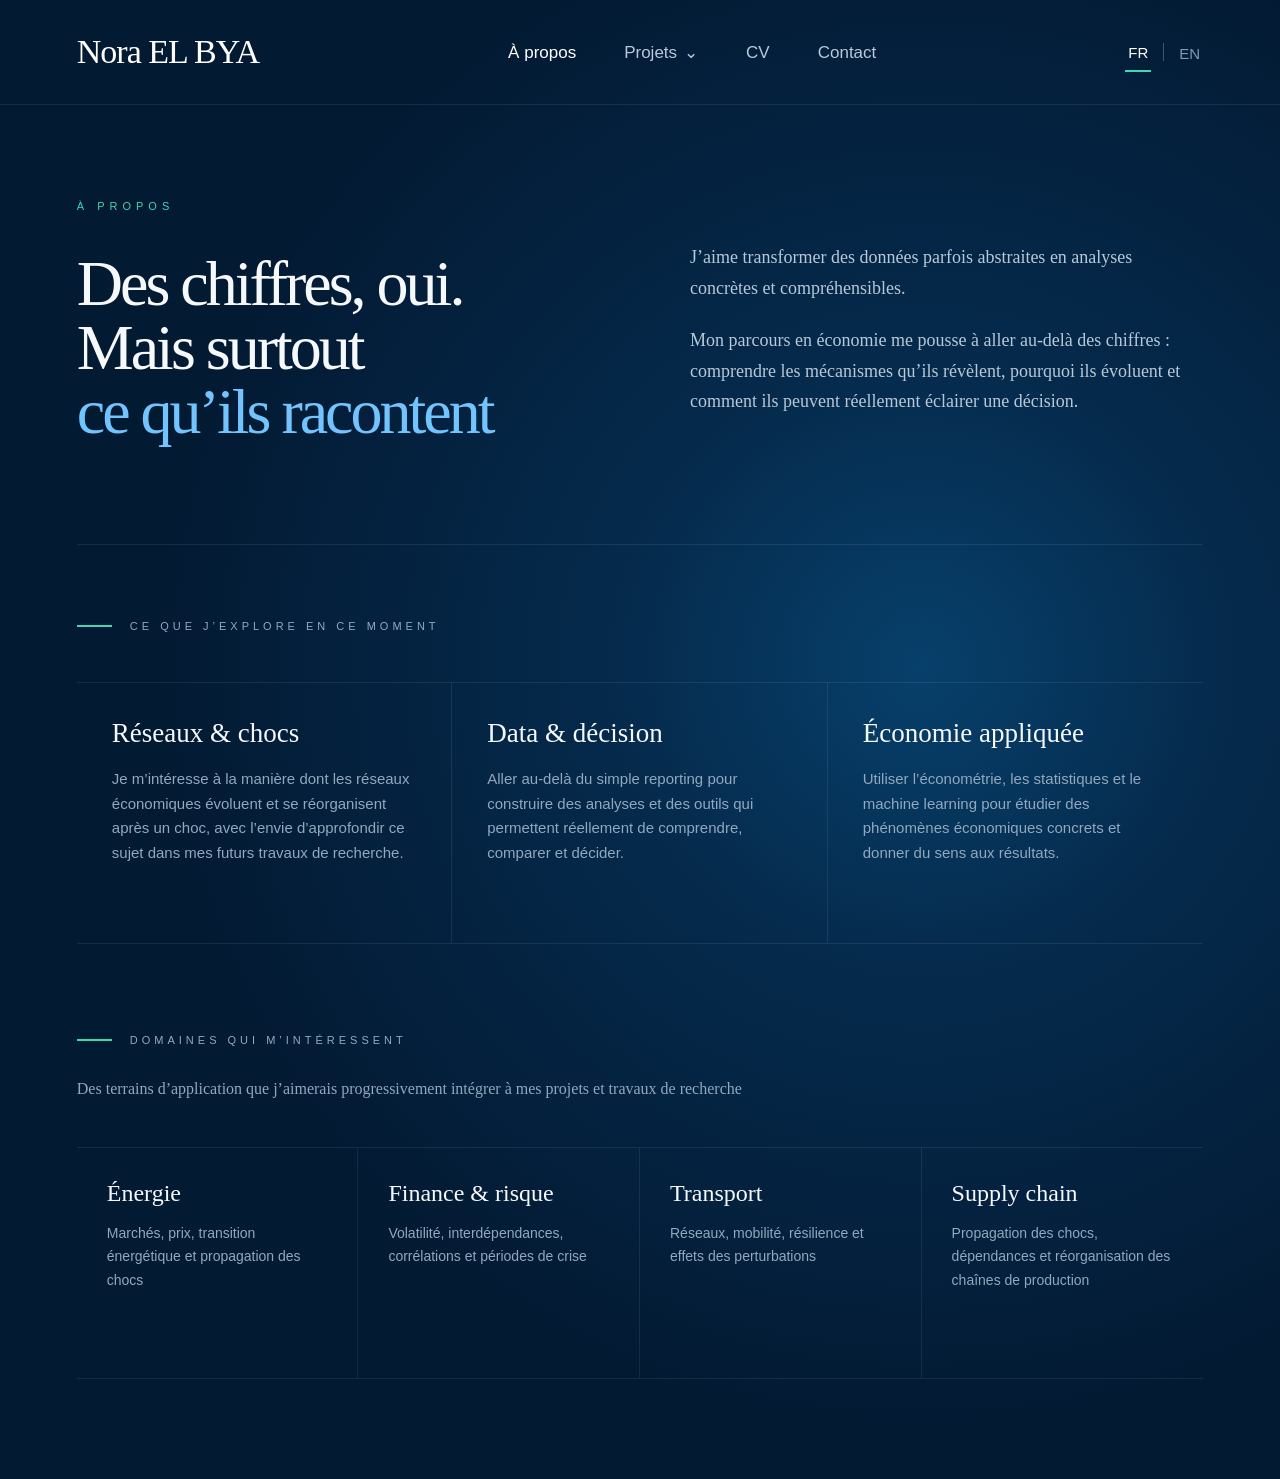
==== about.html @ e4e113f5 "Add files via upload" ====
<!DOCTYPE html>
<html lang="fr">

<head>
    <meta charset="UTF-8">
    <meta name="viewport" content="width=device-width, initial-scale=1.0">

    <title>À propos | Nora EL BYA</title>

    <link rel="stylesheet" href="style.css">
</head>


<body>

    <!-- ================= HEADER ================= -->

    <header class="main-header">

        <a href="index.html" class="logo">
            Nora EL BYA
        </a>


        <nav class="main-nav">

            <a href="about.html" class="nav-active">
                À propos
            </a>


            <div class="projects-menu">

                <button
                    id="projects-button"
                    class="projects-button"
                >
                    Projets
                    <span class="arrow">⌄</span>
                </button>


                <div
                    id="mega-menu"
                    class="mega-menu"
                >

                    <div class="menu-column">

                        <p class="menu-title">
                            Analyse & modélisation
                        </p>

                        <a href="econometrics.html">
                            Économétrie
                        </a>

                        <a href="time-series.html">
                            Séries temporelles
                        </a>

                        <a href="machine-learning.html">
                            Machine Learning
                        </a>

                    </div>


                    <div class="menu-column">

                        <p class="menu-title">
                            Applications & recherche
                        </p>

                        <a href="data-products.html">
                            Data Products
                        </a>

                        <a href="research.html">
                            Recherche & réseaux
                        </a>

                    </div>

                </div>

            </div>


            <a href="cv.html">
                CV
            </a>

            <a href="contact.html">
                Contact
            </a>

        </nav>


        <div class="language-switch">

            <button
                class="language active"
                id="fr-button"
            >
                FR
            </button>

            <span></span>

            <button
                class="language"
                id="en-button"
            >
                EN
            </button>

        </div>

    </header>



    <!-- ================= ABOUT ================= -->

    <main class="about-page">


        <!-- ================= INTRO ================= -->

        <section class="about-intro">

            <p class="page-label">
                À PROPOS
            </p>


            <h1>
                Des chiffres, oui.<br>
                Mais surtout<br>
                <em>ce qu’ils racontent</em>
            </h1>


            <div class="about-text">

                <p>
                    J’aime transformer des données parfois abstraites
                    en analyses concrètes et compréhensibles.
                </p>


                <p>
                    Mon parcours en économie me pousse à aller au-delà
                    des chiffres : comprendre les mécanismes qu’ils révèlent,
                    pourquoi ils évoluent et comment ils peuvent réellement
                    éclairer une décision.
                </p>

            </div>

        </section>



        <!-- ================= CE QUE J'EXPLORE ================= -->

        <section class="about-explore">

            <div class="explore-heading">

                <span></span>

                <p>
                    CE QUE J’EXPLORE EN CE MOMENT
                </p>

            </div>


            <div class="explore-grid">


                <!-- 01 -->

                <article class="explore-item">

                    <p class="explore-number">
                        01
                    </p>

                    <h2>
                        Réseaux & chocs
                    </h2>

                    <p>
                        Je m’intéresse à la manière dont les réseaux
                        économiques évoluent et se réorganisent après
                        un choc, avec l’envie d’approfondir ce sujet
                        dans mes futurs travaux de recherche.
                    </p>

                </article>



                <!-- 02 -->

                <article class="explore-item">

                    <p class="explore-number">
                        02
                    </p>

                    <h2>
                        Data & décision
                    </h2>

                    <p>
                        Aller au-delà du simple reporting pour construire
                        des analyses et des outils qui permettent réellement
                        de comprendre, comparer et décider.
                    </p>

                </article>



                <!-- 03 -->

                <article class="explore-item">

                    <p class="explore-number">
                        03
                    </p>

                    <h2>
                        Économie appliquée
                    </h2>

                    <p>
                        Utiliser l’économétrie, les statistiques et le
                        machine learning pour étudier des phénomènes
                        économiques concrets et donner du sens aux résultats.
                    </p>

                </article>


            </div>

        </section>



        <!-- ================= DOMAINES D'INTÉRÊT ================= -->

        <section class="interest-section">

            <div class="explore-heading">

                <span></span>

                <p>
                    DOMAINES QUI M’INTÉRESSENT
                </p>

            </div>


            <p class="interest-intro">
                Des terrains d’application que j’aimerais progressivement
                intégrer à mes projets et travaux de recherche
            </p>


            <div class="interest-grid">


                <!-- ÉNERGIE -->

                <article class="interest-item">

                    <span class="interest-index">
                        01
                    </span>

                    <h2>
                        Énergie
                    </h2>

                    <p>
                        Marchés, prix, transition énergétique
                        et propagation des chocs
                    </p>

                </article>



                <!-- FINANCE -->

                <article class="interest-item">

                    <span class="interest-index">
                        02
                    </span>

                    <h2>
                        Finance & risque
                    </h2>

                    <p>
                        Volatilité, interdépendances,
                        corrélations et périodes de crise
                    </p>

                </article>



                <!-- TRANSPORT -->

                <article class="interest-item">

                    <span class="interest-index">
                        03
                    </span>

                    <h2>
                        Transport
                    </h2>

                    <p>
                        Réseaux, mobilité, résilience
                        et effets des perturbations
                    </p>

                </article>



                <!-- SUPPLY CHAIN -->

                <article class="interest-item">

                    <span class="interest-index">
                        04
                    </span>

                    <h2>
                        Supply chain
                    </h2>

                    <p>
                        Propagation des chocs, dépendances
                        et réorganisation des chaînes de production
                    </p>

                </article>


            </div>

        </section>


    </main>


    <script src="script.js"></script>

</body>

</html>
---- style.css ----
:root {
    --navy: #031a33;
    --navy-light: #052541;
    --blue: #0a3f6d;
    --white: #f6f9fc;
    --muted: #9eb2c8;
    --cyan: #72c4ff;
    --green: #42d6b2;
}

* {
    box-sizing: border-box;
}

html {
    margin: 0;
}

body {
    margin: 0;
    min-height: 100vh;
    overflow-x: hidden;
    background: radial-gradient(
        circle at 72% 45%,
        #07406b 0%,
        #052a4c 25%,
        #031a33 62%
    );
    color: var(--white);
    font-family:
        -apple-system,
        BlinkMacSystemFont,
        "Segoe UI",
        sans-serif;
}


/* =========================
   HEADER
========================= */

.main-header {
    height: 105px;
    display: flex;
    align-items: center;
    justify-content: space-between;
    padding: 0 6%;
    border-bottom:
        1px solid rgba(255, 255, 255, 0.08);
    position: relative;
    z-index: 50;
}

.logo {
    color: white;
    text-decoration: none;
    font-family:
        Georgia,
        "Times New Roman",
        serif;
    font-size: 34px;
    letter-spacing: -1px;
}

.main-nav {
    display: flex;
    align-items: center;
    gap: 48px;
}

.main-nav > a,
.projects-button {
    font-family: inherit;
    font-size: 17px;
    font-weight: 500;
    color: #b9c9dc;
    background: none;
    border: none;
    text-decoration: none;
    cursor: pointer;
    line-height: 1;
    padding: 12px 0;
    transition: 0.2s;
}

.main-nav > a:hover,
.projects-button:hover {
    color: white;
}


/* =========================
   MENU PROJETS
========================= */

.projects-menu {
    position: relative;
}

.projects-button {
    display: flex;
    align-items: center;
    gap: 7px;
}

.arrow {
    transition: transform 0.2s;
}

.projects-button.open .arrow {
    transform: rotate(180deg);
}

.mega-menu {
    position: absolute;
    top: 55px;
    left: 50%;

    transform:
        translateX(-50%)
        translateY(-10px);

    width: 650px;

    display: grid;
    grid-template-columns: 1fr 1fr;

    gap: 60px;

    padding: 40px;

    background: rgba(5, 37, 67, 0.98);

    border:
        1px solid rgba(255, 255, 255, 0.1);

    border-radius: 0 0 18px 18px;

    box-shadow:
        0 35px 80px rgba(0, 0, 0, 0.35);

    opacity: 0;
    visibility: hidden;

    transition: 0.25s;

    z-index: 100;
}

.mega-menu.open {
    opacity: 1;
    visibility: visible;

    transform:
        translateX(-50%)
        translateY(0);
}

.menu-column {
    display: flex;
    flex-direction: column;
    gap: 18px;
}

.menu-title {
    margin: 0 0 8px;
    font-size: 12px;
    color: #718aa5;
    text-transform: uppercase;
    letter-spacing: 1.5px;
}

.menu-column a {
    color: white;
    text-decoration: none;
    font-size: 18px;
    transition: 0.2s;
}

.menu-column a:hover {
    color: var(--green);
}


/* =========================
   LANGUES
========================= */

.language-switch {
    display: flex;
    align-items: center;
    gap: 12px;
}

.language {
    color: #8299b1;
    background: none;
    border: none;
    cursor: pointer;
    font-size: 15px;
    font-weight: 500;
    padding: 12px 3px 10px;
    line-height: 1;
}

.language.active {
    color: white;
    border-bottom:
        2px solid var(--green);
}

.language-switch > span {
    width: 1px;
    height: 18px;
    background:
        rgba(255, 255, 255, 0.25);
}


/* =========================
   HERO
========================= */

.hero {
    height: 445px;
    min-height: 445px;
    position: relative;
    display: grid;
    grid-template-columns:
        48% 52%;
    align-items: center;
    padding:
        10px 6% 5px;
    overflow: visible;
}

.hero-content {
    position: relative;
    z-index: 10;
}

.eyebrow {
    display: flex;
    align-items: center;
    gap: 18px;
    margin-bottom: 18px;
    color: #90aac4;
    font-size: 11px;
    letter-spacing: 5px;
}

.eyebrow > span {
    width: 35px;
    height: 2px;
    flex-shrink: 0;
    background: var(--green);
}

.hero h1 {
    margin: 0;
    max-width: 700px;
    font-family:
        Georgia,
        "Times New Roman",
        serif;
    font-size:
        clamp(50px, 4.3vw, 68px);
    line-height: 0.97;
    font-weight: 400;
    letter-spacing: -3px;
}

.hero h1 em {
    color: var(--cyan);
    font-style: normal;
}

.hero-description {
    max-width: 590px;
    margin:
        22px 0 0;
    color: #b7c8d9;
    font-family:
        Georgia,
        "Times New Roman",
        serif;
    font-size: 15px;
    line-height: 1.55;
}


/* =========================
   BOUTONS
========================= */

.hero-actions {
    display: flex;
    gap: 18px;
    margin-top: 24px;
}

.primary-button,
.secondary-button {
    padding:
        16px 30px;
    border-radius: 100px;
    text-decoration: none;
    font-size: 15px;
    transition: 0.25s;
}

.primary-button {
    display: flex;
    align-items: center;
    gap: 30px;

    background:
        linear-gradient(
            90deg,
            #36cdb1,
            #4ce0b6
        );

    color: #031a33;
    font-weight: 600;
}

.secondary-button {
    border:
        1px solid rgba(78, 190, 218, 0.6);

    color: #d8e8f4;
}

.primary-button:hover,
.secondary-button:hover {
    transform: translateY(-3px);
}


/* =========================
   PLANÈTE
========================= */

.visual-area {
    position: relative;
    height: 445px;
    overflow: visible;

    clip-path:
        inset(
            -180px
            -220px
            0
            -100px
        );
}

.planet-wrapper {
    position: absolute;

    width: 650px;
    height: 650px;

    right: -100px;
    top: -115px;

    z-index: 1;

    pointer-events: none;
}

.planet-wrapper::before {
    content: "";

    position: absolute;

    width: 720px;
    height: 720px;

    left: 50%;
    top: 50%;

    transform:
        translate(-50%, -50%);

    border-radius: 50%;

    background:
        radial-gradient(
            circle,
            rgba(52, 149, 220, 0.16) 0%,
            rgba(10, 52, 90, 0.10) 42%,
            rgba(3, 26, 51, 0) 72%
        );

    filter: blur(18px);

    z-index: 0;
}

.hero-planet {
    position: relative;

    display: block;

    width: 100%;
    height: 100%;

    object-fit: contain;

    z-index: 1;

    filter:
        drop-shadow(
            0 0 22px
            rgba(83, 181, 245, 0.16)
        );
}


/* =========================
   PANEL ACCUEIL
========================= */

.home-panel {
    position: relative;

    z-index: 20;

    display: grid;

    grid-template-columns:
        0.85fr 2.15fr;

    background: #052541;

    border-top:
        1px solid rgba(255, 255, 255, 0.08);

    padding:
        24px 6% 25px;
}

.panel-intro {
    padding-right: 60px;
}

.panel-label {
    display: flex;
    align-items: center;
    gap: 15px;
    margin-bottom: 22px;
    color: #90aac4;
    font-size: 10px;
    letter-spacing: 4px;
}

.panel-label > span {
    width: 32px;
    height: 2px;
    flex-shrink: 0;
    background: var(--green);
}

.panel-intro > p {
    max-width: 310px;
    margin: 0;
    color: #a9bdd0;
    font-family:
        Georgia,
        "Times New Roman",
        serif;
    font-size: 14px;
    line-height: 1.6;
}

.panel-links {
    display: grid;

    grid-template-columns:
        repeat(4, 1fr);
}

.panel-links a {
    position: relative;

    min-height: 82px;

    padding:
        12px 28px 15px;

    border-left:
        1px solid rgba(255, 255, 255, 0.09);

    color: white;

    text-decoration: none;

    transition: 0.25s;
}

.panel-links a > span {
    display: block;
    margin-bottom: 15px;
    color: var(--cyan);
    font-size: 10px;
    letter-spacing: 2px;
}

.panel-links a strong {
    display: block;

    max-width: 170px;

    font-family:
        Georgia,
        "Times New Roman",
        serif;

    font-size: 18px;
    font-weight: 400;

    line-height: 1.3;
}

.panel-links a b {
    position: absolute;

    right: 25px;
    bottom: 15px;

    color: var(--green);

    font-size: 18px;
    font-weight: 400;

    opacity: 0;

    transform:
        translateX(-8px);

    transition: 0.25s;
}

.panel-links a:hover {
    background:
        rgba(255, 255, 255, 0.025);
}

.panel-links a:hover b {
    opacity: 1;

    transform:
        translateX(0);
}


/* =========================
   PAGE À PROPOS
========================= */

.about-page {
    padding:
        95px 6% 100px;
}

.about-intro {
    display: grid;

    grid-template-columns:
        1fr 1fr;

    column-gap: 100px;

    align-items: end;

    padding-bottom: 100px;

    border-bottom:
        1px solid rgba(255, 255, 255, 0.08);
}

.page-label {
    grid-column:
        1 / -1;

    margin:
        0 0 30px;

    color: var(--green);

    font-size: 11px;

    letter-spacing: 5px;
}

.about-intro h1 {
    margin: 0;

    max-width: 720px;

    font-family:
        Georgia,
        "Times New Roman",
        serif;

    font-size:
        clamp(55px, 5vw, 82px);

    line-height: 1;

    font-weight: 400;

    letter-spacing: -3px;
}

.about-intro h1 em {
    display: inline-block;

    color: var(--cyan);

    font-style: normal;
}

.about-text {
    max-width: 570px;

    padding-bottom: 5px;
}

.about-text p {
    margin:
        0 0 22px;

    color: #b7c8d9;

    font-family:
        Georgia,
        "Times New Roman",
        serif;

    font-size: 18px;

    line-height: 1.7;
}


/* =========================
   CE QUE J'EXPLORE
========================= */

.about-explore {
    padding-top: 75px;
}

.explore-heading {
    display: flex;
    align-items: center;
    gap: 18px;
    margin-bottom: 50px;
}

.explore-heading span {
    width: 35px;
    height: 2px;
    background: var(--green);
}

.explore-heading p {
    margin: 0;
    color: #90aac4;
    font-size: 11px;
    letter-spacing: 4px;
}

.explore-grid {
    display: grid;
    grid-template-columns:
        repeat(3, 1fr);

    border-top:
        1px solid rgba(255, 255, 255, 0.08);

    border-bottom:
        1px solid rgba(255, 255, 255, 0.08);
}

.explore-item {
    min-height: 260px;

    padding:
        35px 35px 40px;

    border-right:
        1px solid rgba(255, 255, 255, 0.08);
}

.explore-item:last-child {
    border-right: none;
}

.explore-number {
    margin:
        0 0 55px;

    color: var(--green);

    font-size: 12px;
}

.explore-item h2 {
    margin:
        0 0 18px;

    font-family:
        Georgia,
        "Times New Roman",
        serif;

    font-size: 27px;

    font-weight: 400;
}

.explore-item > p:last-child {
    max-width: 350px;

    margin: 0;

    color: #91a8bf;

    font-size: 15px;

    line-height: 1.65;
}

.nav-active {
    color: white !important;
}


/* =========================
   RESPONSIVE GLOBAL
========================= */

@media (max-width: 1100px) {

    .main-nav {
        gap: 28px;
    }

    .hero {
        grid-template-columns:
            52% 48%;
    }

    .planet-wrapper {
        width: 570px;
        height: 570px;

        right: -120px;
        top: -85px;
    }

}

@media (max-width: 900px) {

    .main-nav {
        display: none;
    }

    .hero {
        height: auto;
        min-height: auto;

        grid-template-columns: 1fr;

        padding:
            60px 6% 30px;
    }

    .hero h1 {
        font-size:
            clamp(48px, 11vw, 68px);
    }

    .visual-area {
        height: 440px;

        clip-path: none;

        overflow: hidden;
    }

    .planet-wrapper {
        position: absolute;

        width: 650px;
        height: 650px;

        right: -100px;
        top: -45px;

        z-index: 1;

        pointer-events: none;
    }

    .home-panel {
        grid-template-columns: 1fr;

        gap: 40px;
    }

    .panel-links {
        grid-template-columns:
            repeat(2, 1fr);
    }

    .panel-links a {
        border-top:
            1px solid rgba(255, 255, 255, 0.09);
    }

    .about-intro {
        grid-template-columns: 1fr;

        gap: 45px;
    }

    .explore-grid {
        grid-template-columns: 1fr;
    }

    .explore-item {
        border-right: none;

        border-bottom:
            1px solid rgba(255, 255, 255, 0.08);
    }

    .explore-item:last-child {
        border-bottom: none;
    }

}


/* =========================
   DOMAINES D'INTÉRÊT
========================= */

.interest-section {
    padding-top: 90px;
}

.interest-intro {
    max-width: 900px;

    margin:
        -20px 0 45px;

    color: #91a8bf;

    font-family:
        Georgia,
        "Times New Roman",
        serif;

    font-size: 16px;

    line-height: 1.65;
}

.interest-grid {
    display: grid;

    grid-template-columns:
        repeat(4, 1fr);

    border-top:
        1px solid rgba(255, 255, 255, 0.08);

    border-bottom:
        1px solid rgba(255, 255, 255, 0.08);
}

.interest-item {
    position: relative;

    min-height: 230px;

    padding:
        32px 30px 38px;

    border-right:
        1px solid rgba(255, 255, 255, 0.08);

    transition:
        background 0.25s,
        transform 0.25s;
}

.interest-item:last-child {
    border-right: none;
}

.interest-item:hover {
    background:
        rgba(255, 255, 255, 0.025);
}

.interest-index {
    display: block;

    margin-bottom: 48px;

    color: var(--green);

    font-size: 11px;
}

.interest-item h2 {
    margin:
        0 0 15px;

    color: var(--white);

    font-family:
        Georgia,
        "Times New Roman",
        serif;

    font-size: 24px;

    font-weight: 400;
}

.interest-item p {
    max-width: 260px;

    margin: 0;

    color: #91a8bf;

    font-size: 14px;

    line-height: 1.65;
}


/* =========================
   PAGE PROJETS
========================= */

.projects-page {
    padding:
        85px 6% 110px;
}

.projects-intro {
    display: grid;

    grid-template-columns:
        1.15fr 0.85fr;

    align-items: end;

    column-gap: 100px;

    padding-bottom: 80px;
}

.projects-intro .page-label {
    grid-column:
        1 / -1;
}

.projects-intro h1 {
    margin: 0;

    font-family:
        Georgia,
        "Times New Roman",
        serif;

    font-size:
        clamp(55px, 5vw, 82px);

    line-height: 0.98;

    font-weight: 400;

    letter-spacing: -3px;
}

.projects-intro h1 em {
    color: var(--cyan);

    font-style: normal;
}

.projects-intro-text {
    max-width: 560px;

    margin: 0;

    padding-bottom: 5px;

    color: #a9bdd0;

    font-family:
        Georgia,
        "Times New Roman",
        serif;

    font-size: 17px;

    line-height: 1.7;
}


/* =========================
   CATÉGORIES PROJETS
========================= */

.projects-categories {
    display: grid;

    grid-template-columns:
        repeat(2, 1fr);

    border-top:
        1px solid rgba(255, 255, 255, 0.09);

    border-left:
        1px solid rgba(255, 255, 255, 0.09);
}

.project-category {
    min-height: 420px;

    padding:
        35px 40px;

    border-right:
        1px solid rgba(255, 255, 255, 0.09);

    border-bottom:
        1px solid rgba(255, 255, 255, 0.09);

    color: white;

    text-decoration: none;

    transition:
        background 0.3s,
        transform 0.3s;
}

.project-category:hover {
    background:
        rgba(255, 255, 255, 0.025);
}

.project-category-top {
    display: flex;

    justify-content: space-between;

    align-items: center;

    margin-bottom: 75px;
}

.project-number {
    color: var(--green);

    font-size: 12px;
}

.project-arrow {
    color: #7196b7;

    font-size: 20px;

    transition:
        color 0.25s,
        transform 0.25s;
}

.project-category:hover
.project-arrow {
    color: var(--green);

    transform:
        translate(4px, -4px);
}

.project-type {
    margin:
        0 0 18px;

    color: var(--cyan);

    font-size: 10px;

    letter-spacing: 3px;
}

.project-category h2 {
    margin:
        0 0 25px;

    font-family:
        Georgia,
        "Times New Roman",
        serif;

    font-size: 35px;

    line-height: 1.08;

    font-weight: 400;
}

.project-description {
    max-width: 460px;

    margin:
        0 0 30px;

    color: #91a8bf;

    font-size: 15px;

    line-height: 1.65;
}

.project-tags {
    display: flex;

    flex-wrap: wrap;

    gap: 8px;
}

.project-tags span {
    padding:
        7px 11px;

    border:
        1px solid rgba(114, 196, 255, 0.18);

    border-radius: 50px;

    color: #9fb6cb;

    font-size: 11px;
}


/* =========================
   PROJET MIS EN AVANT
========================= */

.featured-project {
    margin-top: 100px;

    padding-top: 55px;

    border-top:
        1px solid rgba(255, 255, 255, 0.09);
}

.featured-project-label {
    display: flex;
    align-items: center;

    gap: 18px;

    margin-bottom: 55px;

    color: #90aac4;

    font-size: 10px;

    letter-spacing: 4px;
}

.featured-project-label span {
    width: 35px;
    height: 2px;

    background: var(--green);
}

.featured-project-content {
    display: grid;

    grid-template-columns:
        1fr 1fr;

    gap: 100px;
}

.featured-category {
    margin:
        0 0 20px;

    color: var(--cyan);

    font-size: 10px;

    letter-spacing: 3px;
}

.featured-project h2 {
    margin: 0;

    font-family:
        Georgia,
        "Times New Roman",
        serif;

    font-size:
        clamp(42px, 4vw, 65px);

    line-height: 1;

    font-weight: 400;
}

.featured-project-text {
    max-width: 580px;
}

.featured-project-text p {
    margin:
        0 0 18px;

    color: #a9bdd0;

    font-family:
        Georgia,
        "Times New Roman",
        serif;

    font-size: 16px;

    line-height: 1.65;
}

.featured-project-text a {
    display: inline-flex;

    align-items: center;

    gap: 18px;

    margin-top: 15px;

    color: var(--green);

    text-decoration: none;

    font-size: 14px;
}


/* =========================
   RESPONSIVE PROJETS
========================= */

@media (max-width: 900px) {

    .projects-intro {
        grid-template-columns: 1fr;

        gap: 40px;
    }

    .projects-categories {
        grid-template-columns: 1fr;
    }

    .featured-project-content {
        grid-template-columns: 1fr;

        gap: 40px;
    }

}

@media (max-width: 1000px) {

    .interest-grid {
        grid-template-columns:
            repeat(2, 1fr);
    }

    .interest-item {
        border-bottom:
            1px solid rgba(255, 255, 255, 0.08);
    }

}

@media (max-width: 650px) {

    .interest-grid {
        grid-template-columns: 1fr;
    }

    .interest-item {
        border-right: none;
    }

}


/* =========================
   ECONOMETRICS
========================= */

.econ-page {
    width: 88%;
    max-width: 1500px;
    margin: 0 auto;
    padding-bottom: 100px;
}

.econ-hero {
    padding: 80px 0 70px;
}

.econ-hero h1 {
    margin: 22px 0 30px;

    max-width: 900px;

    font-family: Georgia, serif;

    font-size:
        clamp(4rem, 7vw, 7rem);

    line-height: 0.95;

    font-weight: 500;

    color: #f4f7fb;
}

.econ-hero h1 em {
    color: #55b9f3;

    font-style: normal;
}

.econ-question {
    max-width: 760px;

    font-size: 1.2rem;

    line-height: 1.7;

    color: #a8b8c9;
}

.econ-meta {
    margin-top: 55px;

    display: grid;

    grid-template-columns:
        repeat(4, 1fr);

    border-top:
        1px solid rgba(255, 255, 255, 0.12);

    border-bottom:
        1px solid rgba(255, 255, 255, 0.12);
}

.econ-meta div {
    padding:
        24px 25px 24px 0;
}

.econ-meta span {
    display: block;

    margin-bottom: 8px;

    font-size: 0.72rem;

    letter-spacing: 0.16em;

    color: #4fd8bd;
}

.econ-meta strong {
    color: #f4f7fb;

    font-size: 1rem;

    font-weight: 500;
}

.econ-section {
    padding:
        80px 0;

    border-bottom:
        1px solid rgba(255, 255, 255, 0.1);
}

.econ-section-title {
    display: flex;

    align-items: center;

    gap: 18px;

    margin-bottom: 45px;
}

.econ-section-title span {
    color: #4fd8bd;

    font-size: 0.8rem;
}

.econ-section-title p {
    margin: 0;

    color: #8ca3b9;

    font-size: 0.75rem;

    letter-spacing: 0.22em;
}

.econ-columns {
    display: grid;

    grid-template-columns:
        1fr 1fr;

    gap: 100px;
}

.econ-columns h2,
.econ-visual-text h2 {
    margin: 0;

    font-family: Georgia, serif;

    font-size: 2.3rem;

    line-height: 1.15;

    font-weight: 500;

    color: #f4f7fb;
}

.econ-columns p,
.econ-visual-text p {
    margin: 0;

    color: #9eb0c2;

    line-height: 1.8;
}

.econ-visual {
    display: grid;

    grid-template-columns:
        30% 70%;

    gap: 55px;

    align-items: center;
}

.econ-visual img {
    width: 100%;

    display: block;

    border-radius: 6px;
}

.econ-table {
    margin-top: 55px;

    border-top:
        1px solid rgba(255, 255, 255, 0.15);
}

.econ-table-row {
    display: grid;

    grid-template-columns:
        2fr 1fr 1fr 1fr;

    padding:
        20px 15px;

    border-bottom:
        1px solid rgba(255, 255, 255, 0.1);

    color: #d8e1e9;
}

.econ-table-head {
    color: #7890a8;

    font-size: 0.75rem;

    letter-spacing: 0.08em;

    text-transform: uppercase;
}

.econ-table-highlight {
    background:
        rgba(85, 185, 243, 0.07);
}

.econ-table-highlight span {
    color: #55b9f3;
}

.econ-highlight-text {
    margin-top: 35px;

    max-width: 780px;

    color: #a8b8c9;

    line-height: 1.8;
}

.econ-conclusion {
    padding:
        100px 0 40px;

    max-width: 900px;
}

.econ-conclusion h2 {
    margin:
        25px 0 35px;

    font-family: Georgia, serif;

    font-size: 3.5rem;

    line-height: 1.08;

    font-weight: 500;

    color: #f4f7fb;
}

.econ-conclusion h2 em {
    display: block;

    color: #55b9f3;

    font-style: normal;
}

.econ-conclusion p {
    max-width: 760px;

    color: #9eb0c2;

    line-height: 1.8;
}


/* =========================
   RESPONSIVE ÉCONOMÉTRIE
========================= */

@media (max-width: 900px) {

    .econ-meta {
        grid-template-columns:
            1fr 1fr;
    }

    .econ-columns,
    .econ-visual {
        grid-template-columns: 1fr;

        gap: 30px;
    }

    .econ-table-row {
        grid-template-columns:
            1.6fr 1fr 1fr 1fr;

        font-size: 0.8rem;
    }

    .econ-conclusion h2 {
        font-size: 2.6rem;
    }

}


/* =========================
   AJUSTEMENTS
========================= */

.explore-number,
.interest-index,
.project-number,
.econ-section-title > span {
    display: none;
}

.project-category-top {
    justify-content: flex-end;

    margin-bottom: 45px;
}

.econ-columns p,
.econ-visual-text p,
.econ-highlight-text,
.econ-conclusion p {
    text-align: justify;

    text-align-last: left;

    hyphens: auto;
}


/* Menu Projets au survol */

.projects-menu:hover .mega-menu {
    opacity: 1;

    visibility: visible;

    transform:
        translateX(-50%)
        translateY(0);
}
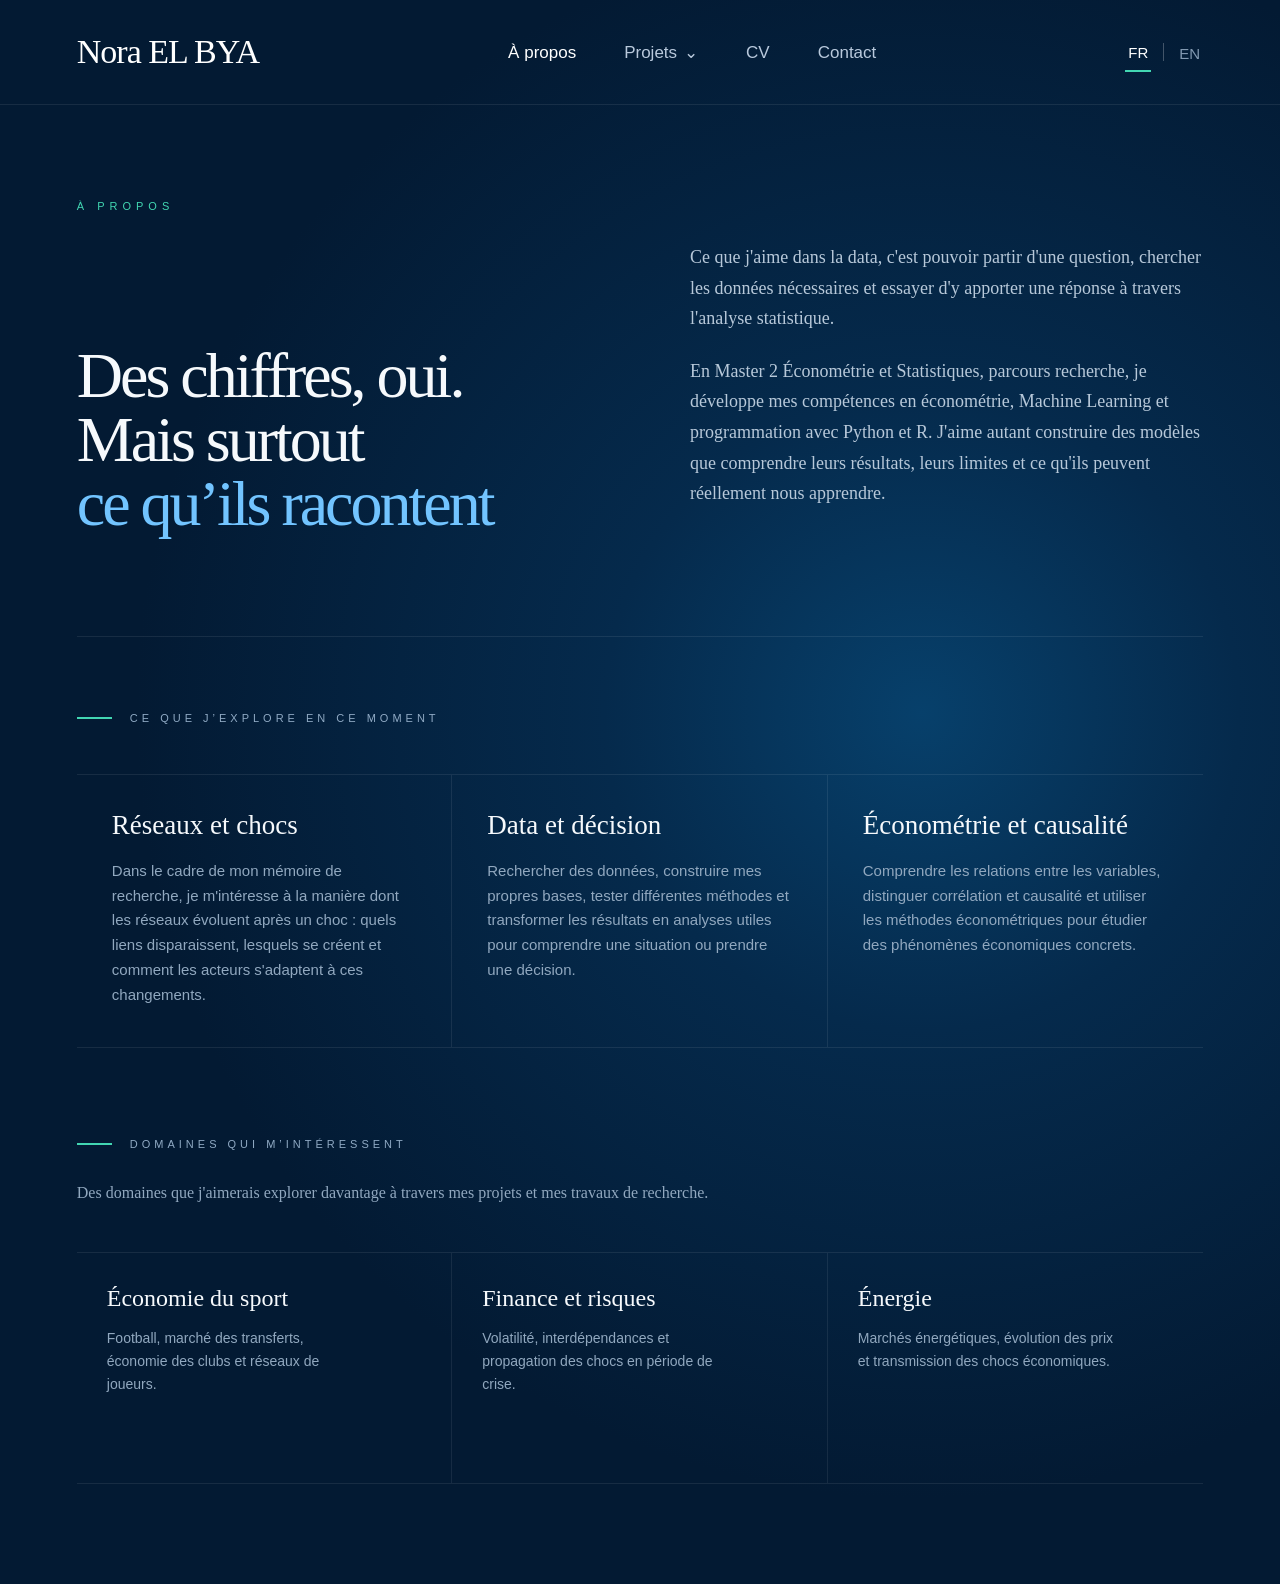
==== commit f4532798: "Mise à jour de la page À propos" ====
--- a/about.html
+++ b/about.html
@@ -1,3 +1,4 @@
+
 <!DOCTYPE html>
 <html lang="fr">
 
@@ -8,8 +9,15 @@
     <title>À propos | Nora EL BYA</title>
 
     <link rel="stylesheet" href="style.css">
+
+    <style>
+        @media (min-width: 901px) {
+            .interest-grid {
+                grid-template-columns: repeat(3, minmax(0, 1fr));
+            }
+        }
+    </style>
 </head>
-
 
 <body>
 
@@ -21,34 +29,25 @@
             Nora EL BYA
         </a>
 
-
         <nav class="main-nav">
 
             <a href="about.html" class="nav-active">
                 À propos
             </a>
 
-
             <div class="projects-menu">
 
-                <button
-                    id="projects-button"
-                    class="projects-button"
-                >
+                <button id="projects-button" class="projects-button">
                     Projets
                     <span class="arrow">⌄</span>
                 </button>
 
-
-                <div
-                    id="mega-menu"
-                    class="mega-menu"
-                >
+                <div id="mega-menu" class="mega-menu">
 
                     <div class="menu-column">
 
                         <p class="menu-title">
-                            Analyse & modélisation
+                            Analyse et modélisation
                         </p>
 
                         <a href="econometrics.html">
@@ -65,11 +64,10 @@
 
                     </div>
 
-
                     <div class="menu-column">
 
                         <p class="menu-title">
-                            Applications & recherche
+                            Applications et recherche
                         </p>
 
                         <a href="data-products.html">
@@ -77,7 +75,7 @@
                         </a>
 
                         <a href="research.html">
-                            Recherche & réseaux
+                            Recherche et réseaux
                         </a>
 
                     </div>
@@ -86,33 +84,20 @@
 
             </div>
 
-
-            <a href="cv.html">
-                CV
-            </a>
-
-            <a href="contact.html">
-                Contact
-            </a>
+            <a href="cv.html">CV</a>
+            <a href="contact.html">Contact</a>
 
         </nav>
 
-
         <div class="language-switch">
 
-            <button
-                class="language active"
-                id="fr-button"
-            >
+            <button class="language active" id="fr-button">
                 FR
             </button>
 
             <span></span>
 
-            <button
-                class="language"
-                id="en-button"
-            >
+            <button class="language" id="en-button">
                 EN
             </button>
 
@@ -121,11 +106,9 @@
     </header>
 
 
-
     <!-- ================= ABOUT ================= -->
 
     <main class="about-page">
-
 
         <!-- ================= INTRO ================= -->
 
@@ -134,7 +117,6 @@
             <p class="page-label">
                 À PROPOS
             </p>
-
 
             <h1>
                 Des chiffres, oui.<br>
@@ -142,20 +124,23 @@
                 <em>ce qu’ils racontent</em>
             </h1>
 
-
             <div class="about-text">
 
                 <p>
-                    J’aime transformer des données parfois abstraites
-                    en analyses concrètes et compréhensibles.
+                    Ce que j'aime dans la data, c'est pouvoir
+                    partir d'une question, chercher les données
+                    nécessaires et essayer d'y apporter une
+                    réponse à travers l'analyse statistique.
                 </p>
 
-
                 <p>
-                    Mon parcours en économie me pousse à aller au-delà
-                    des chiffres : comprendre les mécanismes qu’ils révèlent,
-                    pourquoi ils évoluent et comment ils peuvent réellement
-                    éclairer une décision.
+                    En Master 2 Économétrie et Statistiques,
+                    parcours recherche, je développe mes
+                    compétences en économétrie, Machine Learning
+                    et programmation avec Python et R.
+                    J'aime autant construire des modèles que
+                    comprendre leurs résultats, leurs limites
+                    et ce qu'ils peuvent réellement nous apprendre.
                 </p>
 
             </div>
@@ -163,214 +148,142 @@
         </section>
 
 
-
         <!-- ================= CE QUE J'EXPLORE ================= -->
 
         <section class="about-explore">
 
             <div class="explore-heading">
-
                 <span></span>
-
-                <p>
-                    CE QUE J’EXPLORE EN CE MOMENT
-                </p>
-
-            </div>
-
+                <p>CE QUE J’EXPLORE EN CE MOMENT</p>
+            </div>
 
             <div class="explore-grid">
 
-
-                <!-- 01 -->
-
                 <article class="explore-item">
 
-                    <p class="explore-number">
-                        01
-                    </p>
-
-                    <h2>
-                        Réseaux & chocs
-                    </h2>
-
-                    <p>
-                        Je m’intéresse à la manière dont les réseaux
-                        économiques évoluent et se réorganisent après
-                        un choc, avec l’envie d’approfondir ce sujet
-                        dans mes futurs travaux de recherche.
-                    </p>
-
-                </article>
-
-
-
-                <!-- 02 -->
+                    <p class="explore-number">01</p>
+
+                    <h2>Réseaux et chocs</h2>
+
+                    <p>
+                        Dans le cadre de mon mémoire de recherche,
+                        je m'intéresse à la manière dont les réseaux
+                        évoluent après un choc : quels liens
+                        disparaissent, lesquels se créent et
+                        comment les acteurs s'adaptent
+                        à ces changements.
+                    </p>
+
+                </article>
 
                 <article class="explore-item">
 
-                    <p class="explore-number">
-                        02
-                    </p>
-
-                    <h2>
-                        Data & décision
-                    </h2>
-
-                    <p>
-                        Aller au-delà du simple reporting pour construire
-                        des analyses et des outils qui permettent réellement
-                        de comprendre, comparer et décider.
-                    </p>
-
-                </article>
-
-
-
-                <!-- 03 -->
+                    <p class="explore-number">02</p>
+
+                    <h2>Data et décision</h2>
+
+                    <p>
+                        Rechercher des données, construire mes
+                        propres bases, tester différentes méthodes
+                        et transformer les résultats en analyses
+                        utiles pour comprendre une situation
+                        ou prendre une décision.
+                    </p>
+
+                </article>
 
                 <article class="explore-item">
 
-                    <p class="explore-number">
-                        03
-                    </p>
-
-                    <h2>
-                        Économie appliquée
-                    </h2>
-
-                    <p>
-                        Utiliser l’économétrie, les statistiques et le
-                        machine learning pour étudier des phénomènes
-                        économiques concrets et donner du sens aux résultats.
-                    </p>
-
-                </article>
-
+                    <p class="explore-number">03</p>
+
+                    <h2>Économétrie et causalité</h2>
+
+                    <p>
+                        Comprendre les relations entre les
+                        variables, distinguer corrélation et
+                        causalité et utiliser les méthodes
+                        économétriques pour étudier des
+                        phénomènes économiques concrets.
+                    </p>
+
+                </article>
 
             </div>
 
         </section>
 
 
-
         <!-- ================= DOMAINES D'INTÉRÊT ================= -->
 
         <section class="interest-section">
 
             <div class="explore-heading">
-
                 <span></span>
-
-                <p>
-                    DOMAINES QUI M’INTÉRESSENT
-                </p>
-
-            </div>
-
+                <p>DOMAINES QUI M’INTÉRESSENT</p>
+            </div>
 
             <p class="interest-intro">
-                Des terrains d’application que j’aimerais progressivement
-                intégrer à mes projets et travaux de recherche
+                Des domaines que j'aimerais explorer davantage
+                à travers mes projets et mes travaux de recherche.
             </p>
 
-
             <div class="interest-grid">
 
+                <!-- ÉCONOMIE DU SPORT -->
+
+                <article class="interest-item">
+
+                    <span class="interest-index">01</span>
+
+                    <h2>Économie du sport</h2>
+
+                    <p>
+                        Football, marché des transferts,
+                        économie des clubs et réseaux de joueurs.
+                    </p>
+
+                </article>
+
+
+                <!-- FINANCE -->
+
+                <article class="interest-item">
+
+                    <span class="interest-index">02</span>
+
+                    <h2>Finance et risques</h2>
+
+                    <p>
+                        Volatilité, interdépendances et propagation
+                        des chocs en période de crise.
+                    </p>
+
+                </article>
+
 
                 <!-- ÉNERGIE -->
 
                 <article class="interest-item">
 
-                    <span class="interest-index">
-                        01
-                    </span>
-
-                    <h2>
-                        Énergie
-                    </h2>
-
-                    <p>
-                        Marchés, prix, transition énergétique
-                        et propagation des chocs
-                    </p>
-
-                </article>
-
-
-
-                <!-- FINANCE -->
-
-                <article class="interest-item">
-
-                    <span class="interest-index">
-                        02
-                    </span>
-
-                    <h2>
-                        Finance & risque
-                    </h2>
-
-                    <p>
-                        Volatilité, interdépendances,
-                        corrélations et périodes de crise
-                    </p>
-
-                </article>
-
-
-
-                <!-- TRANSPORT -->
-
-                <article class="interest-item">
-
-                    <span class="interest-index">
-                        03
-                    </span>
-
-                    <h2>
-                        Transport
-                    </h2>
-
-                    <p>
-                        Réseaux, mobilité, résilience
-                        et effets des perturbations
-                    </p>
-
-                </article>
-
-
-
-                <!-- SUPPLY CHAIN -->
-
-                <article class="interest-item">
-
-                    <span class="interest-index">
-                        04
-                    </span>
-
-                    <h2>
-                        Supply chain
-                    </h2>
-
-                    <p>
-                        Propagation des chocs, dépendances
-                        et réorganisation des chaînes de production
-                    </p>
-
-                </article>
-
+                    <span class="interest-index">03</span>
+
+                    <h2>Énergie</h2>
+
+                    <p>
+                        Marchés énergétiques, évolution des prix
+                        et transmission des chocs économiques.
+                    </p>
+
+                </article>
 
             </div>
 
         </section>
 
-
     </main>
 
-
     <script src="script.js"></script>
 
 </body>
 
-</html>+</html>
